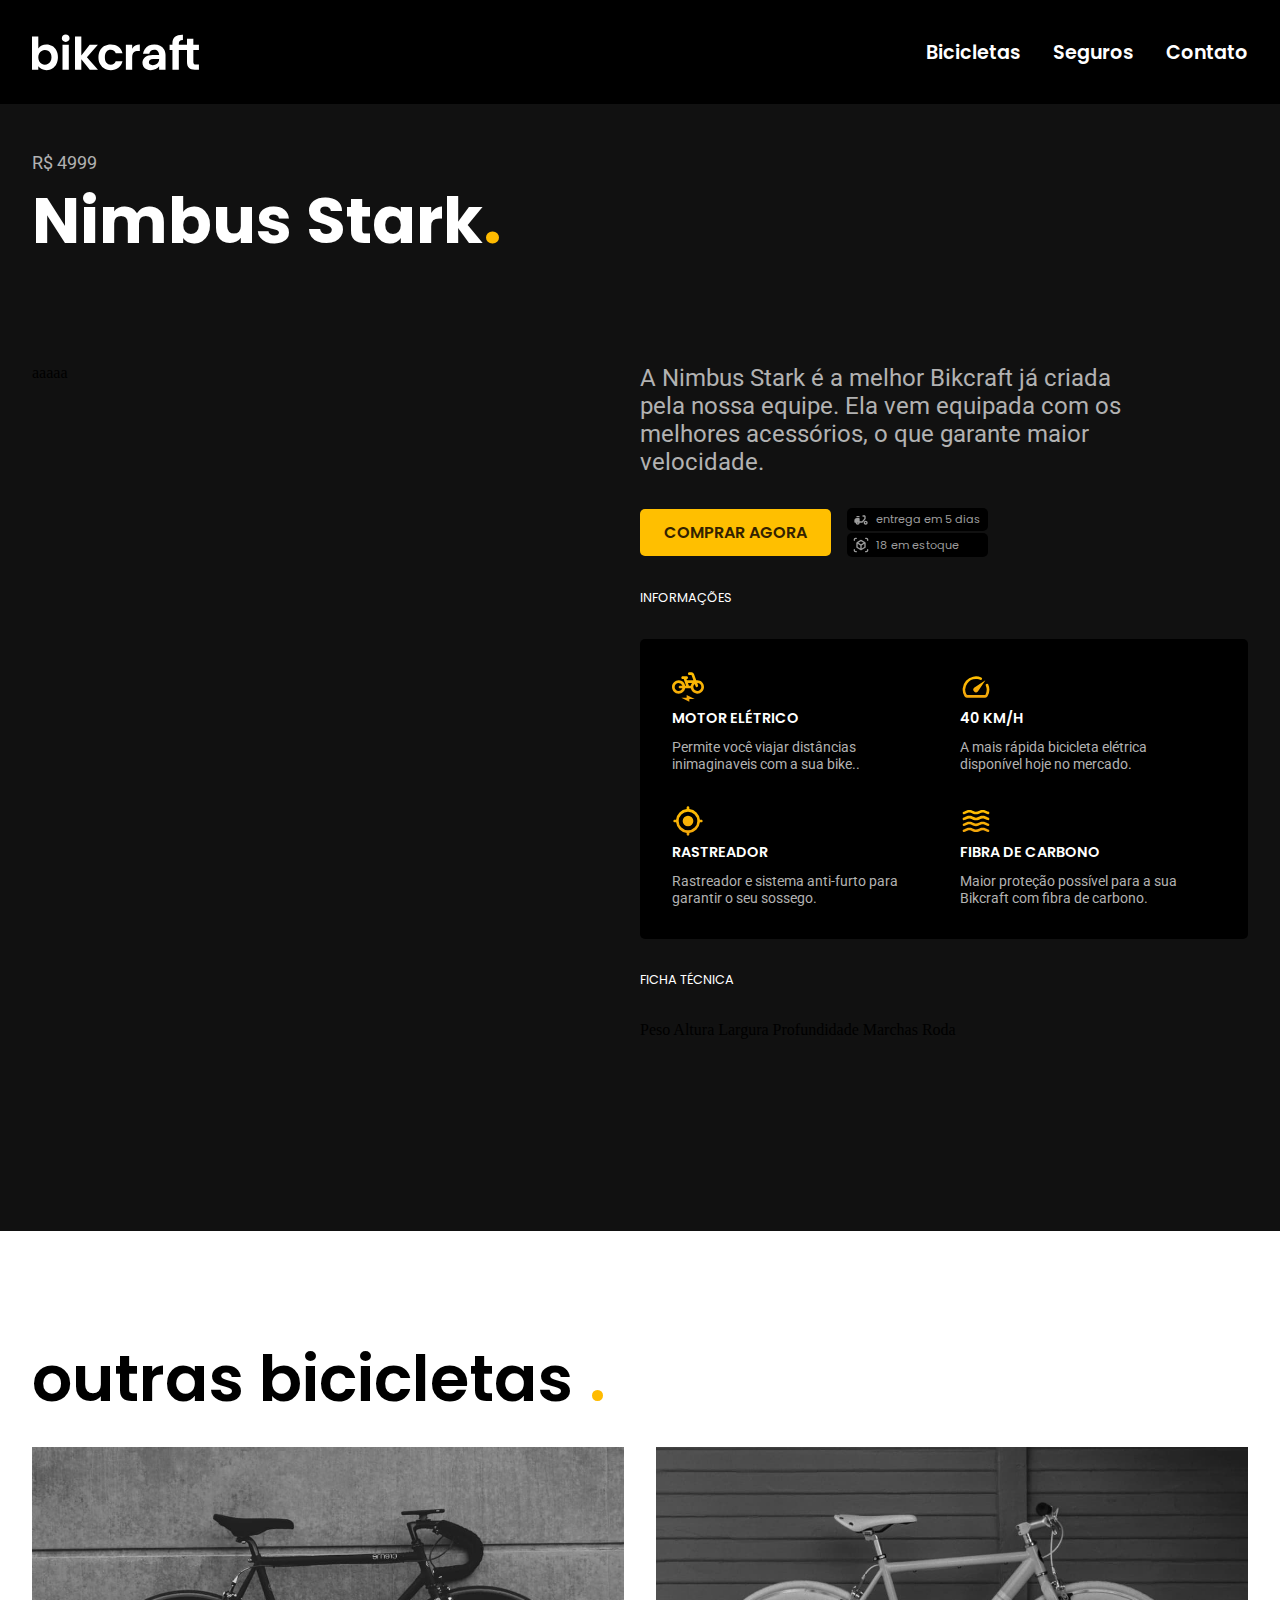
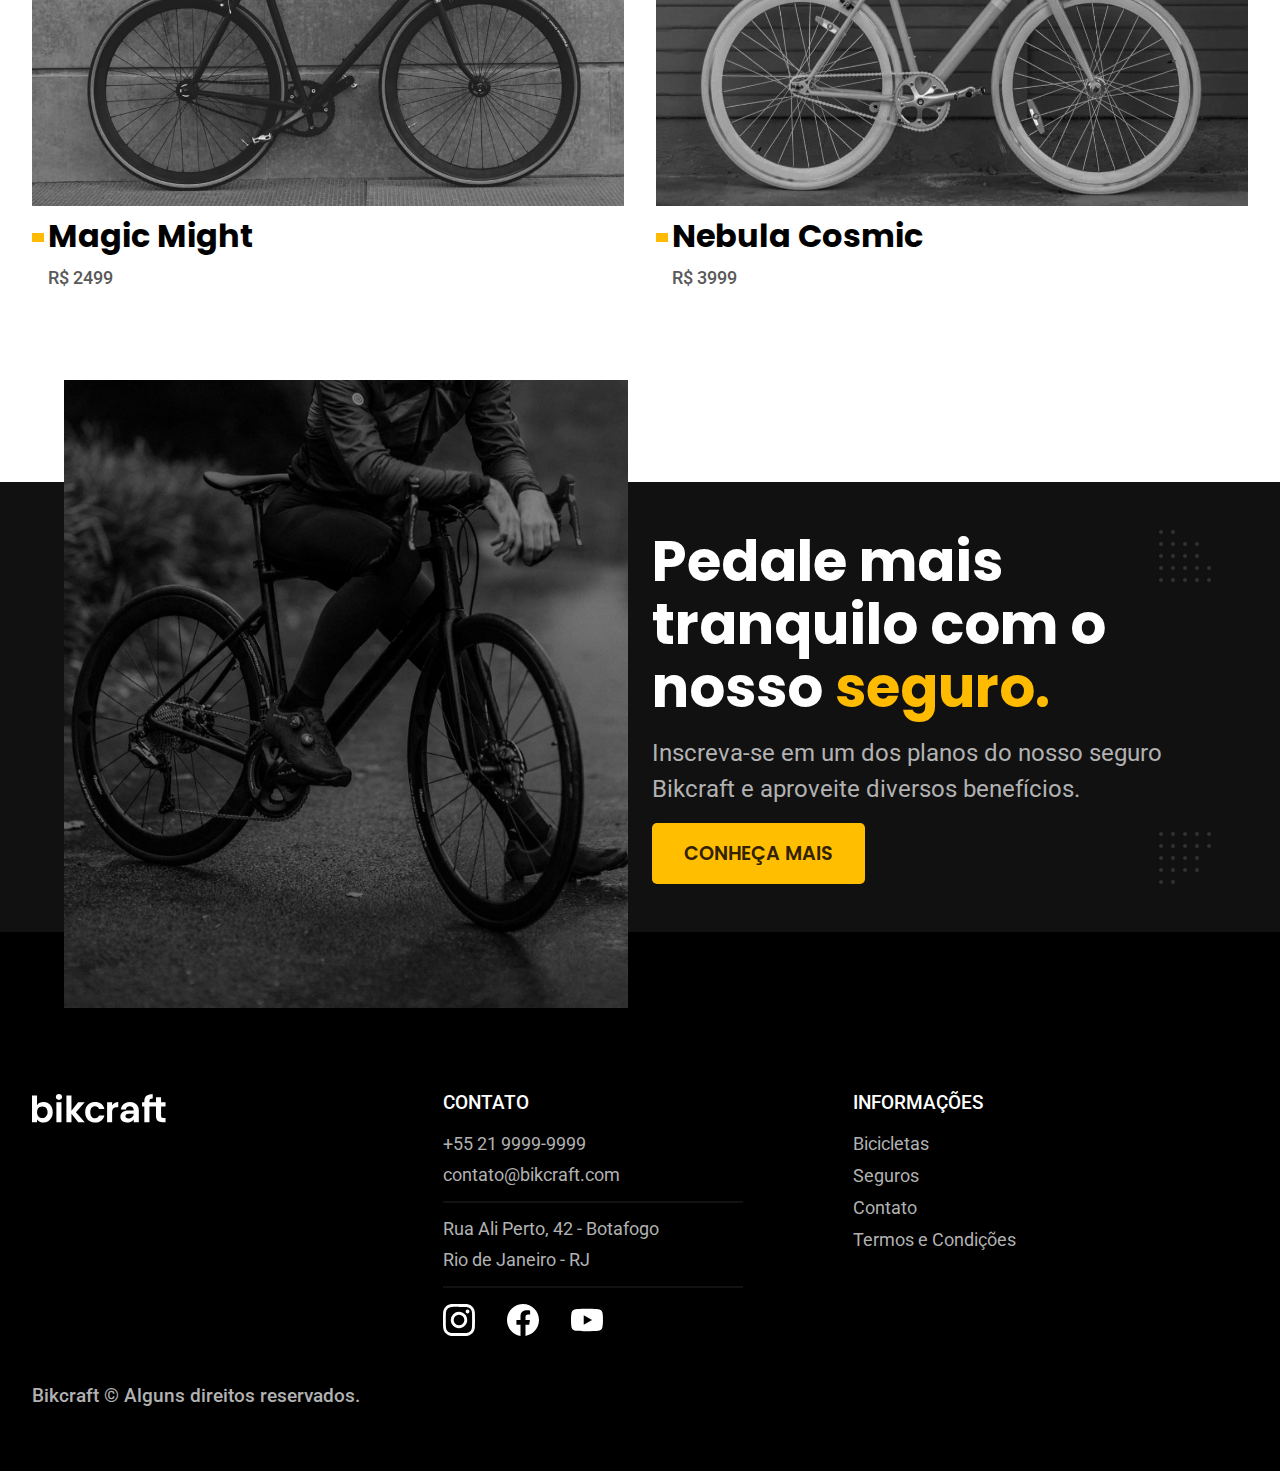
==== bicicleta-interna.html @ 22ebeaac "tela orçamento e bicicleta-interna" ====
<!DOCTYPE html>
<html lang="pt-BR">
<head>
    <meta charset="UTF-8">
    <meta name="viewport" content="width=device-width, initial-scale=1.0">
    <meta name="description" content="Compre a sua bicicleta personalizada na Bikcraft. Possuímos modelos Passeio, Retrô e Esporte.">
    <link rel="stylesheet" href="./css/style.css">
    <link rel="shortcut icon" href="favicon.svg">
    <link rel="preconnect" href="https://fonts.googleapis.com">
    <link rel="preconnect" href="https://fonts.gstatic.com" crossorigin>
    <link href="https://fonts.googleapis.com/css2?family=Poppins:wght@400;600&family=Roboto:wght@400;500&display=swap" rel="stylesheet">
    <link href="https://fonts.googleapis.com/css2?family=Merriweather:ital,wght@1,900&display=swap" rel="stylesheet">
    <title>Bikcraft</title>
</head>
<body>
    <div class="cor1">
        <header class="header flex cor1 primaria tela">
            <a href="./index.html"><img src="./img/bikcraft.svg" alt="logo principal bikcraft"></a>
            <nav>
                <ul class="flex navegacao fontPopins">
                    <li><a class="primaria" href="/bicicletas.html">Bicicletas</a></li>
                    <li><a class="primaria" href="/seguros.html">Seguros</a></li>
                    <li><a class="primaria" href="#contato">Contato</a></li>
                </ul>
            </nav>
        </header>
    </div>
    <div class="cor2">
        <section class="introducao-seguros tela">
            <span class="fontRoboto span-seguros">R$ 4999</span>
            <h1 class="fontPopins">Nimbus Stark<span class="detalhe">.</span></h1>
        </section>
    </div>
    <div class="cor2">
        <section class="bicicleta-interna-informacoes tela">
            <div class="bicicleta-interna-info-img"><p>aaaaa</p></div>
            <div class="info-conteudo">
                <p class="fontRoboto">A Nimbus Stark é a melhor Bikcraft já criada pela nossa equipe. Ela vem equipada com os melhores acessórios, o que garante maior velocidade.</p>
                <div class="bicicleta-interna-tags">
                    <a class="btn" href="#">COMPRAR AGORA</a>
                    <div class="fontPopins">
                        <span><img src="./img/icones/entrega.svg" alt="icone"></a>entrega em 5 dias</span>
                        <span><img src="./img/icones/estoque.svg" alt="icone">18 em estoque</span>
                    </div>
                    
                </div>
                <h2 class="fontPopins">Informações</h2>
                <div class="info-conteudo-info">
                    <div>
                        <img src="./img/icones/eletrica.svg" alt="eletrica">
                        <h2 class="fontPopins">Motor elétrico</h2>
                        <p class="fontRoboto">Permite você viajar distâncias inimaginaveis com a sua bike..</p>
                    </div>
                    <div>
                        <img src="./img/icones/velocidade.svg" alt="seguro">
                        <h2 class="fontPopins">40 km/h</h2>
                        <p class="fontRoboto">A mais rápida bicicleta elétrica disponível hoje no mercado.</p>
                    </div>
                    <div>
                        <img src="./img/icones/rastreador.svg" alt="rastreador">
                        <h2 class="fontPopins">Rastreador</h2>
                        <p class="fontRoboto">Rastreador e sistema anti-furto para garantir o seu sossego.</p>
                    </div>
                    <div>
                        <img src="./img/icones/carbono.svg" alt="carbono">
                        <h2 class="fontPopins">Fibra de Carbono</h2>
                        <p class="fontRoboto">Maior proteção possível para a sua Bikcraft com fibra de carbono.</p>
                    </div>
                </div>
                <h2 class="fontPopins">Ficha Técnica</h2>
                <div class="info-conteudo-ficha">
                    <span>Peso</span>
                    <span>Altura</span>
                    <span>Largura</span>
                    <span>Profundidade</span>
                    <span>Marchas</span>
                    <span>Roda</span>
                </div>
                
            </div>
        </section>
    </div>
    <article class="bicicletas tela" id="bicicleta-interna">
        <h2 class="fontPopins">outras bicicletas<span class="detalhe">.</span></h2>
        <div class="bicicletas-itens">
            <ul class="flex itens">
                    <li><a href="#">
                        <img src="./img/bicicletas/magic.jpg" alt="bicicleta magic">
                        <h3 class="fontPopins">Magic Might</h3>
                        <span class="fontRoboto">R$ 2499</span>
                    </a>
                    
                </li>
                
                <li><a href="/">
                        <img src="./img/bicicletas/nebula.jpg" alt="bicicleta nebula">
                        <h3 class="fontPopins">Nebula Cosmic</h3>
                        <span class="fontRoboto">R$ 3999</span>
                    </a>
                    
                </li>
            </ul>
        </div>
    </article>
    
    <div class="cor2">
        <section class="bicicleta-interna-seguros">
            <div class="bicicleta-interna-img">
                <img src="/img/fotos/seguros.jpg" alt="homem em cima da bicicleta">
            </div>
            <div class="bicicleta-interna-conteudo">
                <h1 class="fontPopins">Pedale mais tranquilo com o nosso <span class="detalhe">seguro.</span></h1>
                <p class="fontRoboto">Inscreva-se em um dos planos do nosso seguro Bikcraft e aproveite diversos benefícios.</p>
                <a class="btn" href="/seguros.html">CONHEÇA MAIS</a>
            </div>
        </section>
    </div>

   

    <footer class="cor1 bicicleta-interna-footer" id="contato">
        <div class="rodape tela">
            <div class="titulo">
                <img src="./img/bikcraft.svg" alt="bikcraft titulo">
            </div>
            <div class="contatos">
                <h3 class="fontRoboto primaria">Contato</h3>
                <ul class="cor3 fontRoboto">
                    <li>+55 21 9999-9999</li>
                    <li>contato@bikcraft.com</li>
                    <li>Rua Ali Perto, 42 - Botafogo</li>
                    <li>Rio de Janeiro - RJ</li>
                </ul>
                <div class="redes-sociais flex">
                    <a href="#"><img src="./img/redes/instagram.svg" alt="instagram"></a>
                    <a href="#"><img src="./img/redes/facebook.svg" alt="facebook"></a>
                    <a href="#"><img src="./img/redes/youtube.svg" alt="youtube"></a>
                </div>

            </div>
            <div class="informacoes">
                <h3 class="fontRoboto primaria">Informações</h3>
                <ul>
                    <li><a href="#">Bicicletas</a></li>
                    <li><a href="#">Seguros</a></li>
                    <li><a href="#">Contato</a></li>
                    <li><a href="#">Termos e Condições</a></li>
                </ul>
                
            </div>
            <p class="fontRoboto">Bikcraft © Alguns direitos reservados.</p>
        </div>
    </footer>
</body>
</html>
---- css/style.css ----
@import "./global/global.css";
@import "./global/header.css";

@import "./utilitario.css";
@import "./home.css";
@import "./global/footer.css";
@import "./bicicletas.css";
@import "./seguros.css";
@import "./termos.css";
@import "./orcamento.css";
@import "./bicicleta-interna.css";
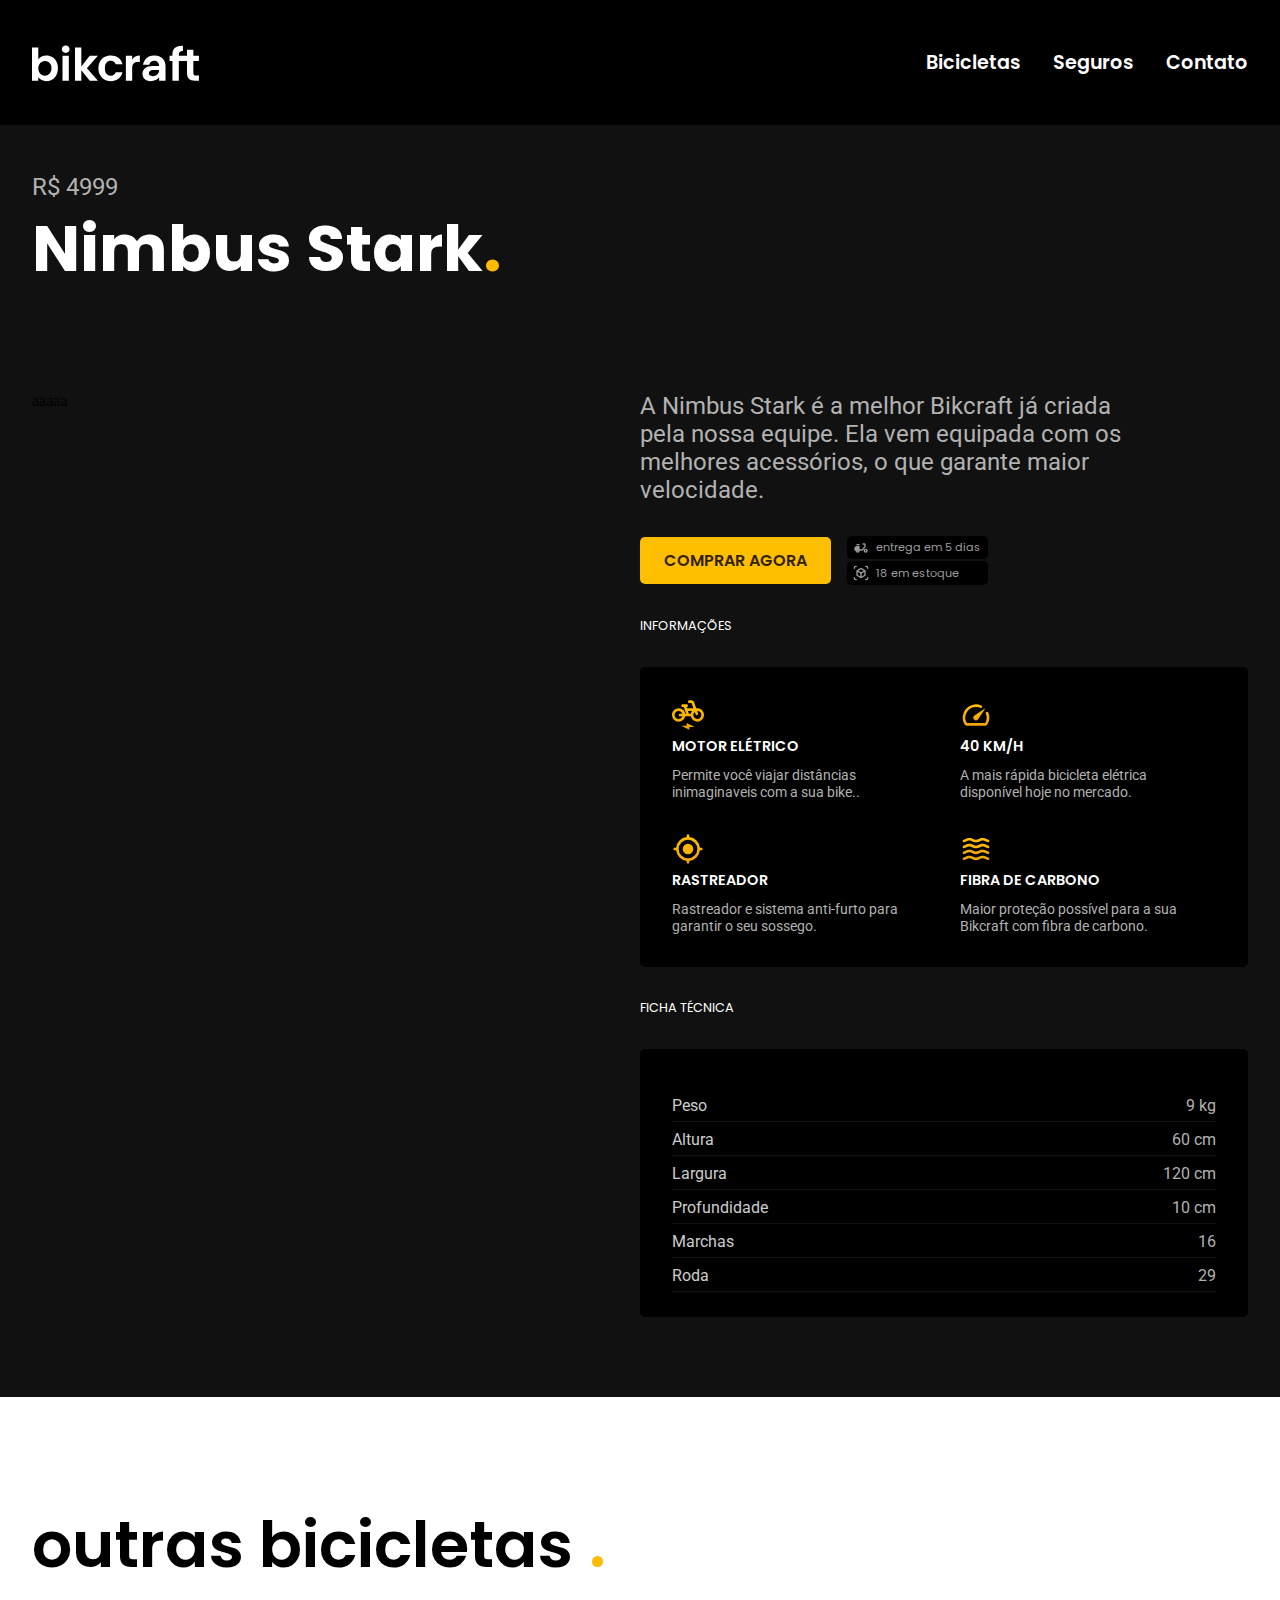
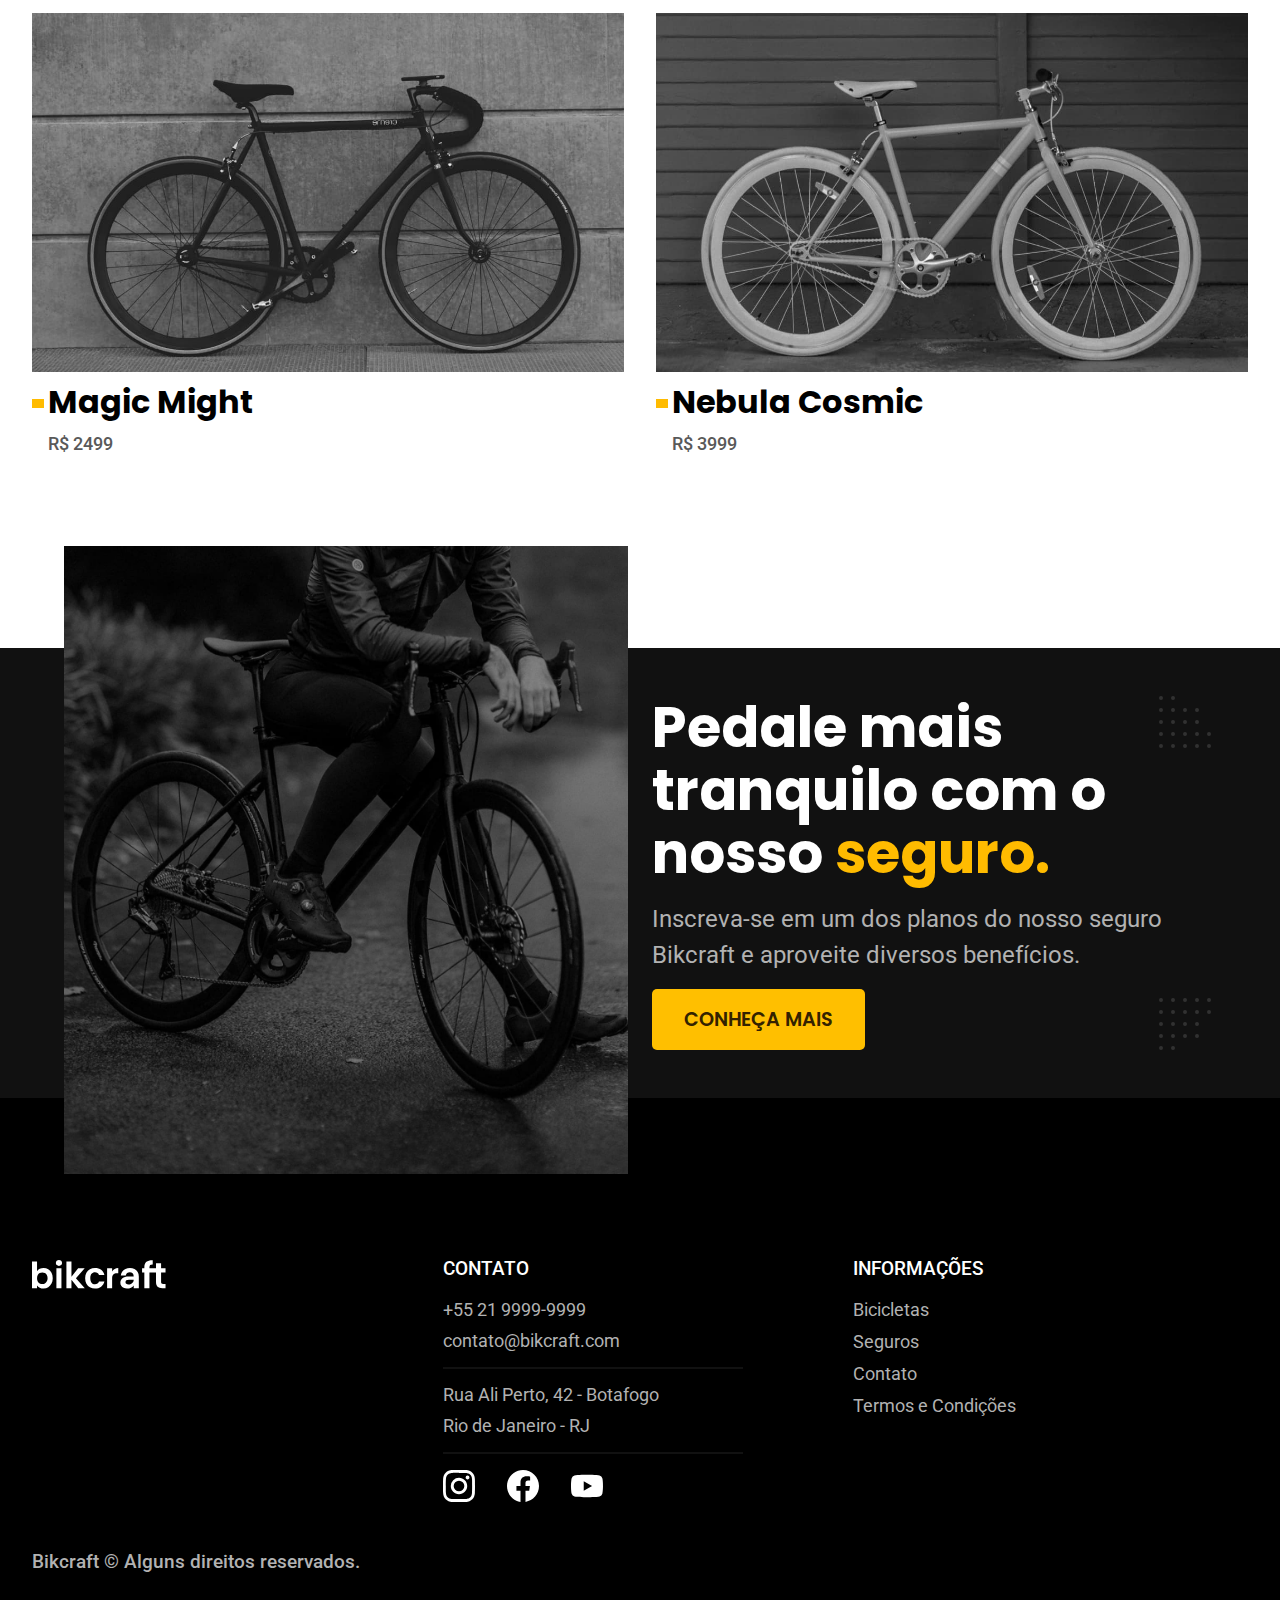
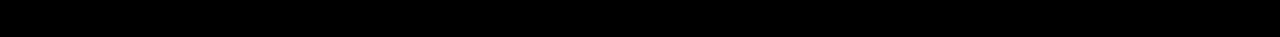
==== commit 5195e217: "ajustando transição header" ====
--- a/bicicleta-interna.html
+++ b/bicicleta-interna.html
@@ -27,7 +27,7 @@
     </div>
     <div class="cor2">
         <section class="introducao-seguros tela">
-            <span class="fontRoboto span-seguros">R$ 4999</span>
+            <span class="fontRoboto span-seguros" id="span-preco-bicicleta">R$ 4999</span>
             <h1 class="fontPopins">Nimbus Stark<span class="detalhe">.</span></h1>
         </section>
     </div>
@@ -37,7 +37,7 @@
             <div class="info-conteudo">
                 <p class="fontRoboto">A Nimbus Stark é a melhor Bikcraft já criada pela nossa equipe. Ela vem equipada com os melhores acessórios, o que garante maior velocidade.</p>
                 <div class="bicicleta-interna-tags">
-                    <a class="btn" href="#">COMPRAR AGORA</a>
+                    <a class="btn" href="./orcamento.html">COMPRAR AGORA</a>
                     <div class="fontPopins">
                         <span><img src="./img/icones/entrega.svg" alt="icone"></a>entrega em 5 dias</span>
                         <span><img src="./img/icones/estoque.svg" alt="icone">18 em estoque</span>
@@ -68,13 +68,15 @@
                     </div>
                 </div>
                 <h2 class="fontPopins">Ficha Técnica</h2>
-                <div class="info-conteudo-ficha">
-                    <span>Peso</span>
-                    <span>Altura</span>
-                    <span>Largura</span>
-                    <span>Profundidade</span>
-                    <span>Marchas</span>
-                    <span>Roda</span>
+                <div class="info-conteudo-ficha fontRoboto">
+                    
+                        <p>Peso <span>9 kg</span></p>
+                        <p>Altura <span>60 cm</span></p>
+                        <p>Largura <span>120 cm</span></p>
+                        <p>Profundidade <span>10 cm</span></p>
+                        <p>Marchas <span>16</span></p>
+                        <p>Roda <span>29</span></p>
+                     
                 </div>
                 
             </div>
